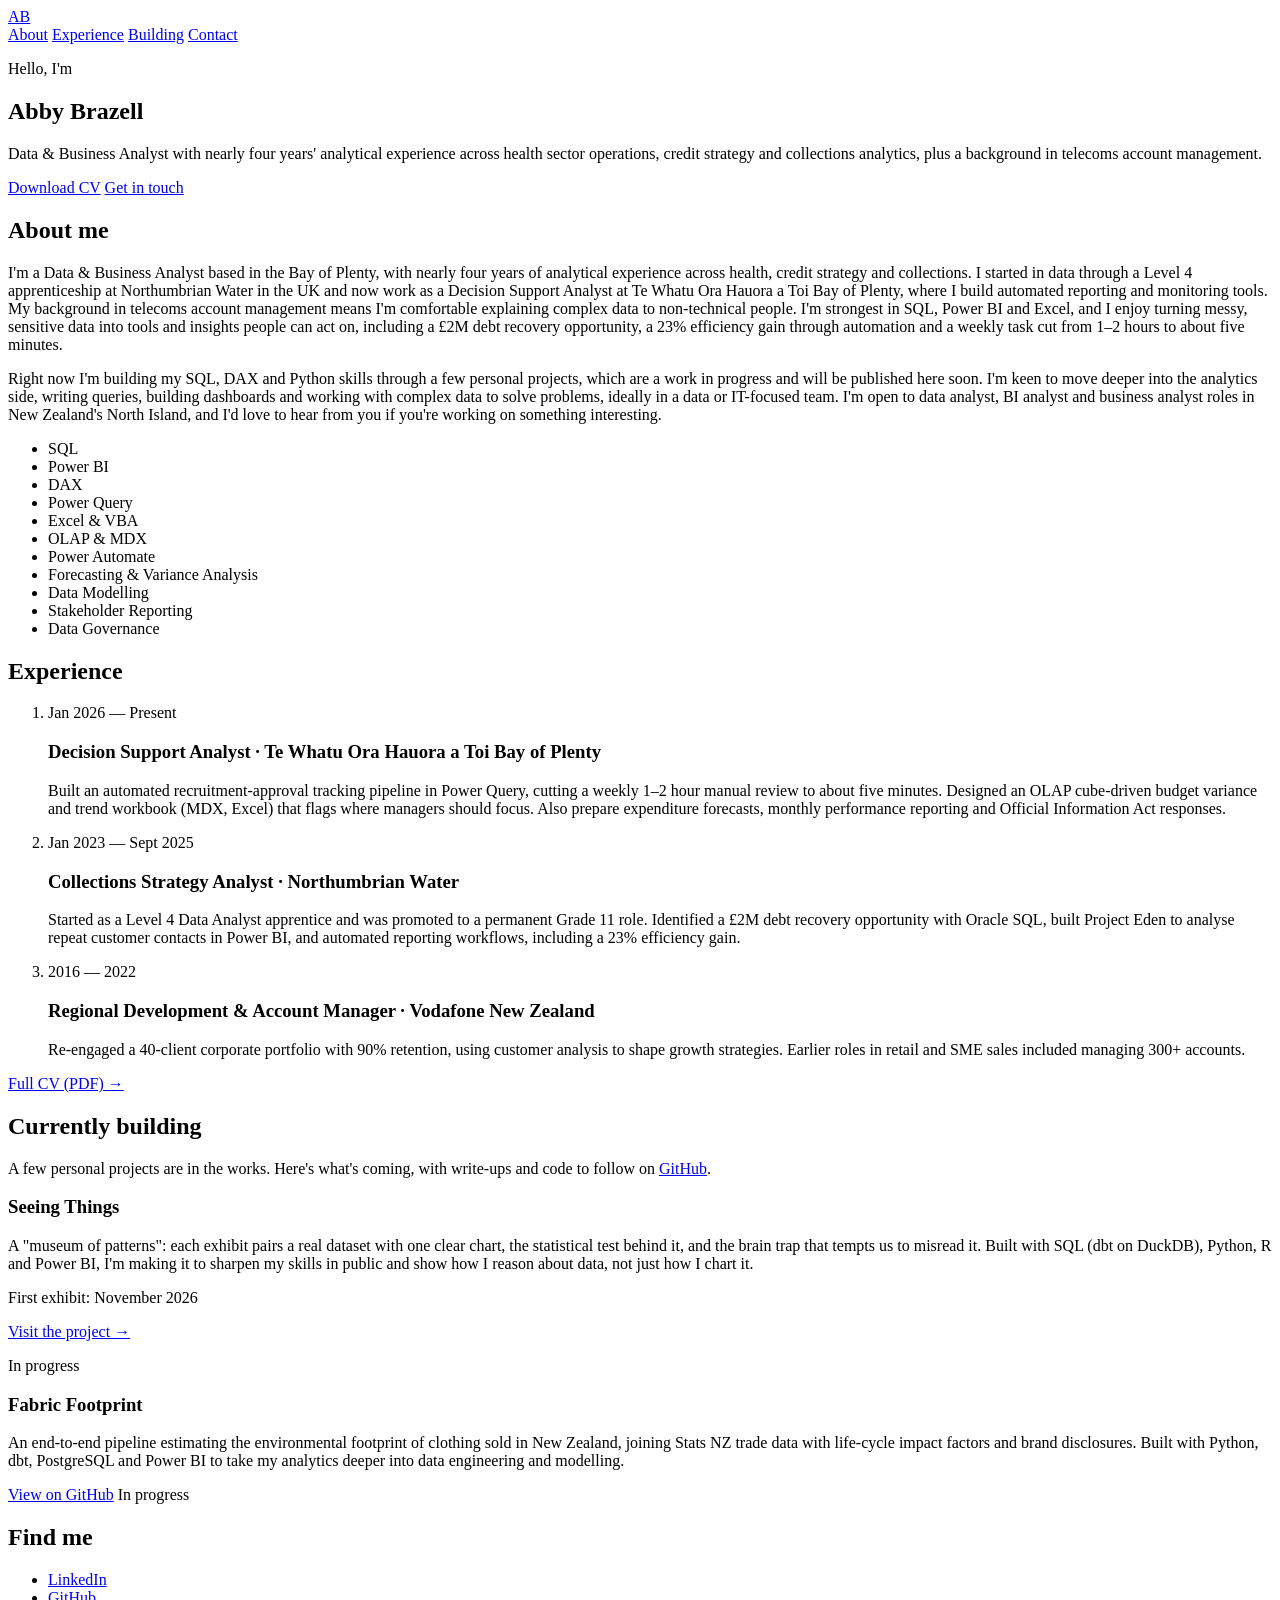
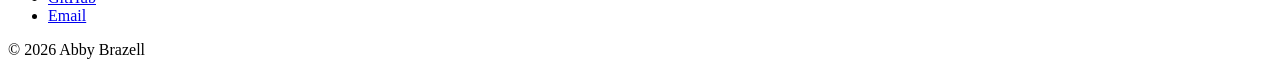
==== public/index.html @ 81948954 "Rename index.html to public/index.html" ====
<!doctype html>
<html lang="en">
<head>
  <meta charset="utf-8">
  <meta name="viewport" content="width=device-width, initial-scale=1">
  <title>Abby Brazell — Data & Business Analyst</title>
  <meta name="description" content="Abby Brazell — Data & Business Analyst. About me, CV and links.">
  <link rel="preconnect" href="https://fonts.googleapis.com">
  <link rel="preconnect" href="https://fonts.gstatic.com" crossorigin>
  <link rel="stylesheet" href="https://fonts.googleapis.com/css2?family=Fraunces:opsz,wght@9..144,500;9..144,600&family=Inter:wght@400;500;600&display=swap">
  <link rel="stylesheet" href="styles.css">
</head>
<body>
  <header class="site-header">
    <div class="wrap nav">
      <a class="logo" href="#top">AB</a>
      <nav>
        <a href="#about">About</a>
        <a href="#experience">Experience</a>
        <a href="#building">Building</a>
        <a href="#contact">Contact</a>
      </nav>
    </div>
  </header>

  <main id="top">
    <!-- HERO -->
    <section class="hero wrap">
      <p class="eyebrow">Hello, I'm</p>
      <h1>Abby Brazell</h1>
      <p class="lede">Data & Business Analyst with nearly four years' analytical experience across health sector operations, credit strategy and collections analytics, plus a background in telecoms account management.</p>
      <div class="actions">
        <a class="btn primary" href="cv.pdf" download>Download CV</a>
        <a class="btn" href="#contact">Get in touch</a>
      </div>
    </section>

    <!-- ABOUT -->
    <section id="about" class="wrap section">
      <h2>About me</h2>
      <p>I'm a Data & Business Analyst based in the Bay of Plenty, with nearly four years of analytical experience across health, credit strategy and collections. I started in data through a Level 4 apprenticeship at Northumbrian Water in the UK and now work as a Decision Support Analyst at Te Whatu Ora Hauora a Toi Bay of Plenty, where I build automated reporting and monitoring tools. My background in telecoms account management means I'm comfortable explaining complex data to non-technical people. I'm strongest in SQL, Power BI and Excel, and I enjoy turning messy, sensitive data into tools and insights people can act on, including a £2M debt recovery opportunity, a 23% efficiency gain through automation and a weekly task cut from 1–2 hours to about five minutes.</p>
      <p>Right now I'm building my SQL, DAX and Python skills through a few personal projects, which are a work in progress and will be published here soon. I'm keen to move deeper into the analytics side, writing queries, building dashboards and working with complex data to solve problems, ideally in a data or IT-focused team. I'm open to data analyst, BI analyst and business analyst roles in New Zealand's North Island, and I'd love to hear from you if you're working on something interesting.</p>
      <ul class="tags">
        <li>SQL</li>
        <li>Power BI</li>
        <li>DAX</li>
        <li>Power Query</li>
        <li>Excel &amp; VBA</li>
        <li>OLAP &amp; MDX</li>
        <li>Power Automate</li>
        <li>Forecasting &amp; Variance Analysis</li>
        <li>Data Modelling</li>
        <li>Stakeholder Reporting</li>
        <li>Data Governance</li>
      </ul>
    </section>

    <!-- EXPERIENCE -->
    <section id="experience" class="wrap section">
      <h2>Experience</h2>
      <ol class="timeline">
        <li>
          <div class="when">Jan 2026 — Present</div>
          <div>
            <h3>Decision Support Analyst · Te Whatu Ora Hauora a Toi Bay of Plenty</h3>
            <p>Built an automated recruitment-approval tracking pipeline in Power Query, cutting a weekly 1–2 hour manual review to about five minutes. Designed an OLAP cube-driven budget variance and trend workbook (MDX, Excel) that flags where managers should focus. Also prepare expenditure forecasts, monthly performance reporting and Official Information Act responses.</p>
          </div>
        </li>
        <li>
          <div class="when">Jan 2023 — Sept 2025</div>
          <div>
            <h3>Collections Strategy Analyst · Northumbrian Water</h3>
            <p>Started as a Level 4 Data Analyst apprentice and was promoted to a permanent Grade 11 role. Identified a £2M debt recovery opportunity with Oracle SQL, built Project Eden to analyse repeat customer contacts in Power BI, and automated reporting workflows, including a 23% efficiency gain.</p>
          </div>
        </li>
        <li>
          <div class="when">2016 — 2022</div>
          <div>
            <h3>Regional Development &amp; Account Manager · Vodafone New Zealand</h3>
            <p>Re-engaged a 40-client corporate portfolio with 90% retention, using customer analysis to shape growth strategies. Earlier roles in retail and SME sales included managing 300+ accounts.</p>
          </div>
        </li>
      </ol>
      <p><a class="link" href="cv.pdf" download>Full CV (PDF) →</a></p>
    </section>

    <!-- CURRENT PROJECTS -->
    <section id="building" class="wrap section">
      <h2>Currently building</h2>
      <p>A few personal projects are in the works. Here's what's coming, with write-ups and code to follow on <a class="link" href="https://github.com/AbbyLyne">GitHub</a>.</p>

      <div class="card">
        <h3>Seeing Things</h3>
        <p>A "museum of patterns": each exhibit pairs a real dataset with one clear chart, the statistical test behind it, and the brain trap that tempts us to misread it. Built with SQL (dbt on DuckDB), Python, R and Power BI, I'm making it to sharpen my skills in public and show how I reason about data, not just how I chart it.</p>
        <p>First exhibit: <time datetime="2026-11">November 2026</time></p>
        <p><a href="https://abbylyne.github.io/seeing-things/">Visit the project →</a></p>
        <span class="badge">In progress</span>
      </div>

      <div class="card">
        <h3>Fabric Footprint</h3>
        <p>An end-to-end pipeline estimating the environmental footprint of clothing sold in New Zealand, joining Stats NZ trade data with life-cycle impact factors and brand disclosures. Built with Python, dbt, PostgreSQL and Power BI to take my analytics deeper into data engineering and modelling.</p>
        <a href="https://github.com/AbbyLyne/sustainable-fashion-analytics" target="_blank" rel="noopener">View on GitHub</a>
        <span class="badge">In progress</span>
      </div>


    <!-- CONTACT / LINKS -->
    <section id="contact" class="wrap section">
      <h2>Find me</h2>
      <ul class="links">
        <!-- EDIT: replace the URLs -->
        <li><a href="https://nz.linkedin.com/in/abby-brazell" target="_blank" rel="noopener">LinkedIn</a></li>
        <li><a href="https://github.com/AbbyLyne" target="_blank" rel="noopener">GitHub</a></li>
        <li><a href="mailto:abbybrazell@outlook.com">Email</a></li>
      </ul>
    </section>
  </main>

  <footer class="wrap footer">
    <p>© <span id="year">2026</span> Abby Brazell</p><!-- EDIT -->
  </footer>

  <script>document.getElementById('year').textContent = new Date().getFullYear();</script>
</body>
</html>
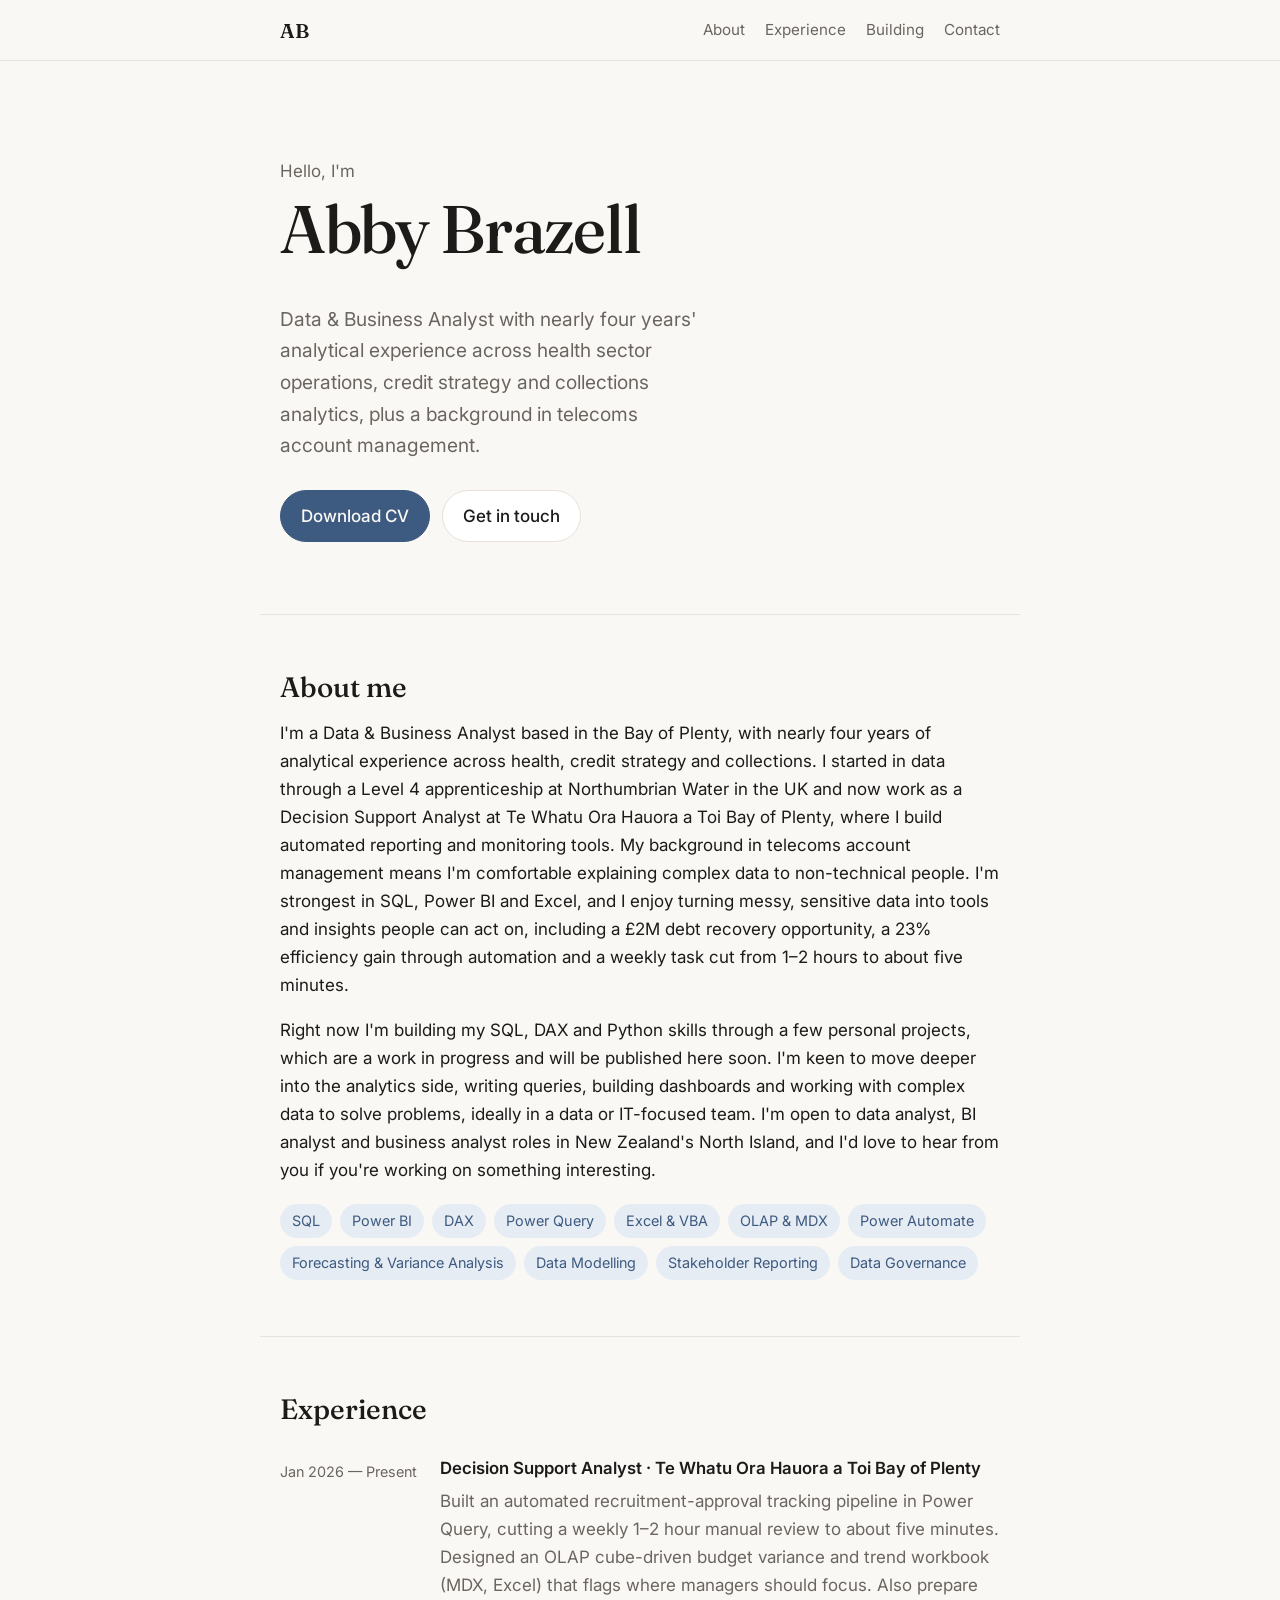
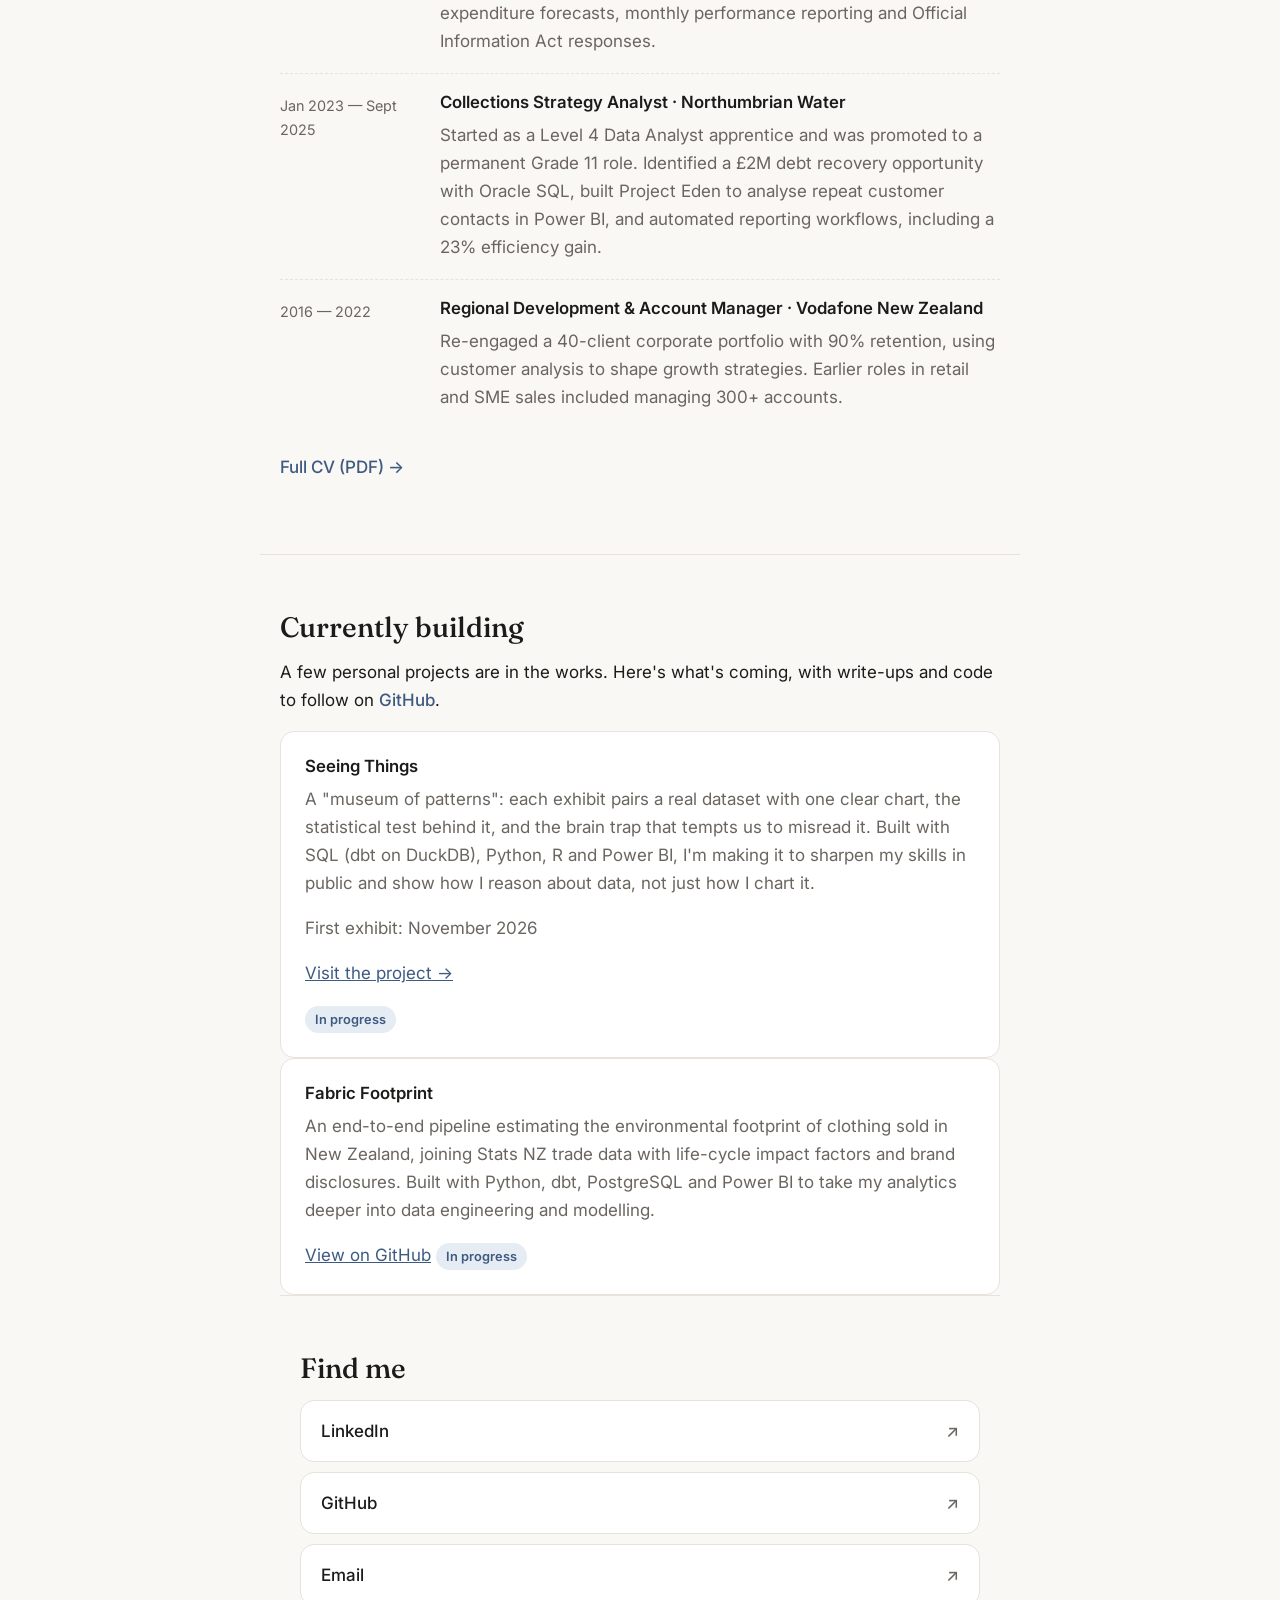
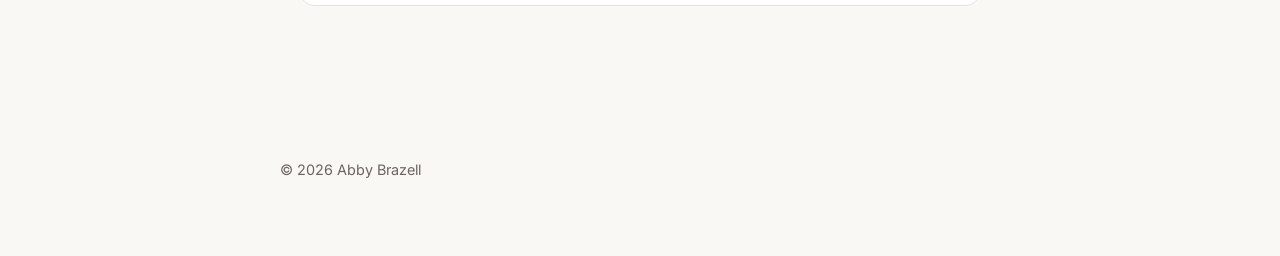
==== commit 07482190: "Update CV download link to new file name" ====
--- a/public/index.html
+++ b/public/index.html
@@ -30,7 +30,7 @@
       <h1>Abby Brazell</h1>
       <p class="lede">Data & Business Analyst with nearly four years' analytical experience across health sector operations, credit strategy and collections analytics, plus a background in telecoms account management.</p>
       <div class="actions">
-        <a class="btn primary" href="cv.pdf" download>Download CV</a>
+        <a class="btn primary" href="Abby-Brazell-CV.pdf" download>Download CV</a>
         <a class="btn" href="#contact">Get in touch</a>
       </div>
     </section>
@@ -81,7 +81,7 @@
           </div>
         </li>
       </ol>
-      <p><a class="link" href="cv.pdf" download>Full CV (PDF) →</a></p>
+      <p><a class="link" href="Abby-Brazell-CV.pdf" download>Full CV (PDF) →</a></p>
     </section>
 
     <!-- CURRENT PROJECTS -->
--- a/public/styles.css
+++ b/public/styles.css
@@ -0,0 +1,131 @@
+/* ===== Theme — change these to restyle the whole site ===== */
+:root {
+  --bg: #faf8f5;
+  --surface: #ffffff;
+  --text: #1c1b1a;
+  --muted: #6b6560;
+  --line: #e7e2db;
+  --accent: #3d5a80;        /* main brand colour */
+  --accent-soft: #e6ecf3;
+  --radius: 14px;
+  --max: 760px;
+  --font: "Inter", system-ui, -apple-system, "Segoe UI", Roboto, sans-serif;
+  --display: "Fraunces", Georgia, serif;
+}
+
+@media (prefers-color-scheme: dark) {
+  :root {
+    --bg: #141414;
+    --surface: #1d1d1d;
+    --text: #eeeae4;
+    --muted: #a39d96;
+    --line: #2e2c2a;
+    --accent: #8fb0d6;
+    --accent-soft: #1f2a37;
+  }
+}
+
+/* ===== Base ===== */
+*, *::before, *::after { box-sizing: border-box; }
+html { scroll-behavior: smooth; scroll-padding-top: 80px; }
+body {
+  margin: 0;
+  background: var(--bg);
+  color: var(--text);
+  font: 17px/1.65 var(--font);
+  -webkit-font-smoothing: antialiased;
+}
+a { color: var(--accent); }
+h1, h2, h3 { line-height: 1.2; margin: 0 0 .5em; }
+h2 { font-family: var(--display); font-weight: 500; font-size: 1.75rem; }
+h3 { font-size: 1.05rem; font-weight: 600; }
+p { margin: 0 0 1em; }
+
+.wrap { max-width: var(--max); margin: 0 auto; padding: 0 20px; }
+.section { padding: 56px 20px; border-top: 1px solid var(--line); }
+
+/* ===== Header ===== */
+.site-header {
+  position: sticky; top: 0; z-index: 10;
+  background: color-mix(in srgb, var(--bg) 85%, transparent);
+  backdrop-filter: blur(8px);
+  border-bottom: 1px solid var(--line);
+}
+.nav { display: flex; align-items: center; justify-content: space-between; height: 60px; }
+.logo {
+  font-family: var(--display); font-weight: 600; font-size: 1.25rem;
+  text-decoration: none; color: var(--text);
+}
+.nav nav { display: flex; gap: 20px; }
+.nav nav a { color: var(--muted); text-decoration: none; font-size: .95rem; }
+.nav nav a:hover { color: var(--text); }
+
+/* ===== Hero ===== */
+.hero { padding-top: 96px; padding-bottom: 72px; }
+.eyebrow { color: var(--muted); margin-bottom: .25em; }
+.hero h1 {
+  font-family: var(--display); font-weight: 500;
+  font-size: clamp(2.6rem, 8vw, 4.2rem); letter-spacing: -.02em;
+}
+.lede { font-size: 1.2rem; color: var(--muted); max-width: 36ch; }
+.actions { display: flex; flex-wrap: wrap; gap: 12px; margin-top: 28px; }
+.btn {
+  display: inline-block; padding: 11px 20px; border-radius: 999px;
+  border: 1px solid var(--line); background: var(--surface);
+  color: var(--text); text-decoration: none; font-weight: 500;
+  transition: transform .15s ease, border-color .15s ease;
+}
+.btn:hover { transform: translateY(-1px); border-color: var(--accent); }
+.btn.primary { background: var(--accent); border-color: var(--accent); color: var(--bg); }
+
+/* ===== About ===== */
+.tags { list-style: none; padding: 0; margin: 20px 0 0; display: flex; flex-wrap: wrap; gap: 8px; }
+.tags li {
+  background: var(--accent-soft); color: var(--accent);
+  padding: 5px 12px; border-radius: 999px; font-size: .9rem;
+}
+
+/* ===== Experience ===== */
+.timeline { list-style: none; padding: 0; margin: 0 0 24px; }
+.timeline li {
+  display: grid; grid-template-columns: 140px 1fr; gap: 20px;
+  padding: 18px 0; border-bottom: 1px dashed var(--line);
+}
+.timeline li:last-child { border-bottom: 0; }
+.when { color: var(--muted); font-size: .9rem; padding-top: 2px; }
+.timeline p { color: var(--muted); margin: 0; }
+.link { font-weight: 500; text-decoration: none; }
+.link:hover { text-decoration: underline; }
+
+/* ===== Building ===== */
+.card {
+  background: var(--surface); border: 1px solid var(--line);
+  border-radius: var(--radius); padding: 24px;
+}
+.card p { color: var(--muted); }
+.badge {
+  display: inline-block; font-size: .8rem; font-weight: 600;
+  padding: 3px 10px; border-radius: 999px;
+  background: var(--accent-soft); color: var(--accent);
+}
+
+/* ===== Links ===== */
+.links { list-style: none; padding: 0; margin: 0; display: grid; gap: 10px; }
+.links a {
+  display: flex; justify-content: space-between; align-items: center;
+  padding: 16px 20px; border: 1px solid var(--line); border-radius: var(--radius);
+  background: var(--surface); color: var(--text); text-decoration: none; font-weight: 500;
+}
+.links a::after { content: "↗"; color: var(--muted); }
+.links a:hover { border-color: var(--accent); }
+
+/* ===== Footer ===== */
+.footer { padding: 40px 20px 60px; color: var(--muted); font-size: .9rem; }
+
+/* ===== Small screens ===== */
+@media (max-width: 560px) {
+  .nav nav { gap: 14px; }
+  .nav nav a { font-size: .85rem; }
+  .timeline li { grid-template-columns: 1fr; gap: 4px; }
+  .hero { padding-top: 64px; }
+}
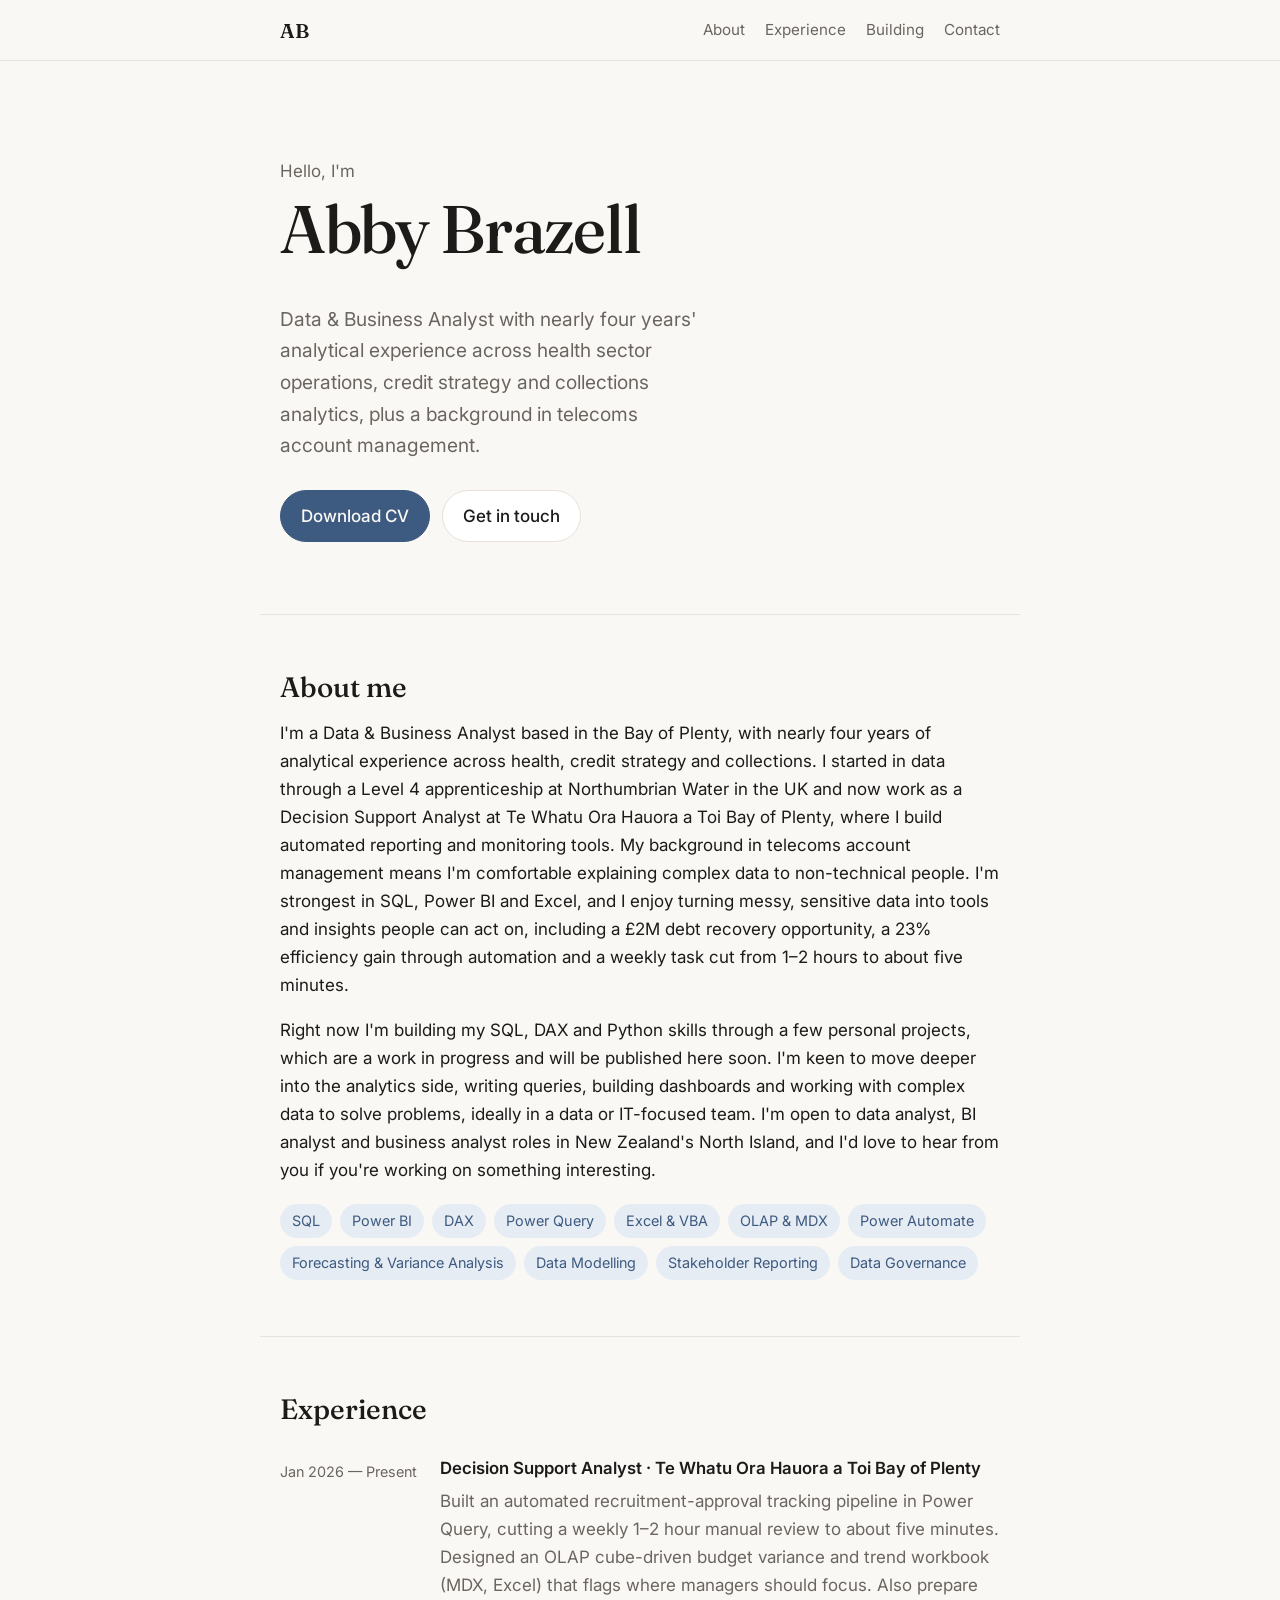
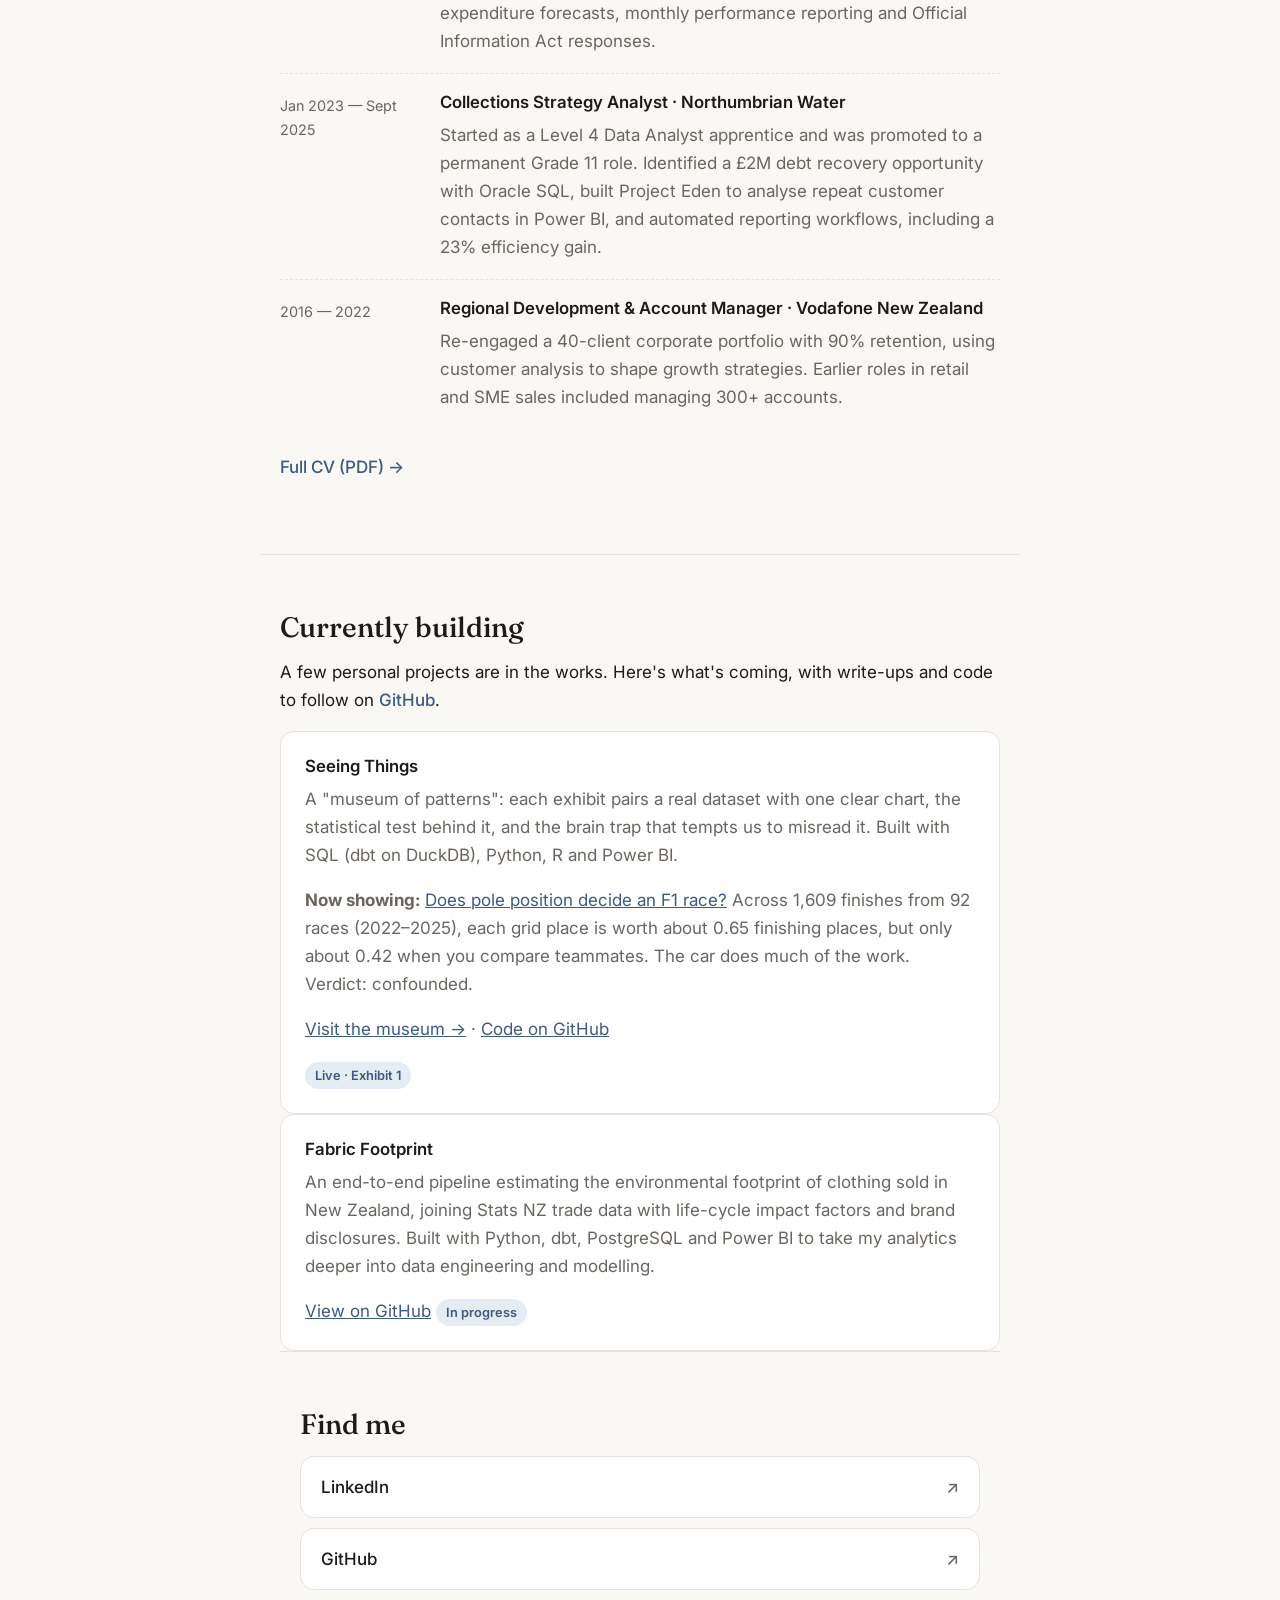
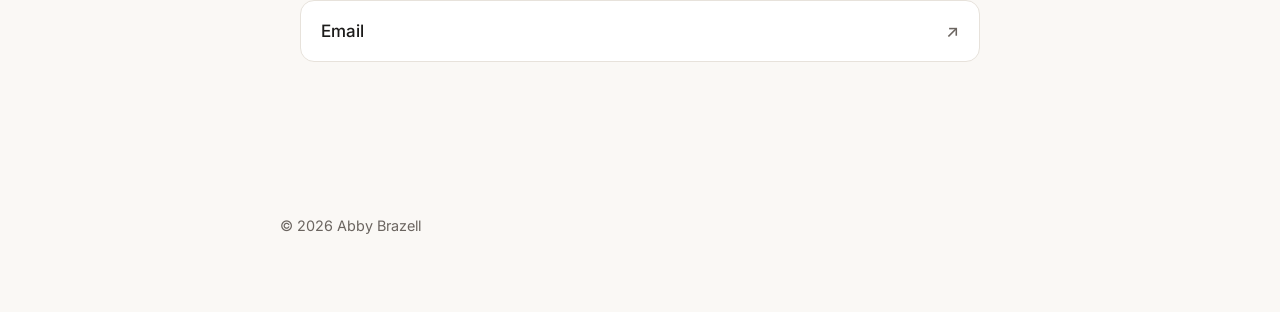
==== commit 8d90e564: "Feature Seeing Things Exhibit 1 on project card" ====
--- a/public/index.html
+++ b/public/index.html
@@ -91,10 +91,10 @@
 
       <div class="card">
         <h3>Seeing Things</h3>
-        <p>A "museum of patterns": each exhibit pairs a real dataset with one clear chart, the statistical test behind it, and the brain trap that tempts us to misread it. Built with SQL (dbt on DuckDB), Python, R and Power BI, I'm making it to sharpen my skills in public and show how I reason about data, not just how I chart it.</p>
-        <p>First exhibit: <time datetime="2026-11">November 2026</time></p>
-        <p><a href="https://abbylyne.github.io/seeing-things/">Visit the project →</a></p>
-        <span class="badge">In progress</span>
+        <p>A "museum of patterns": each exhibit pairs a real dataset with one clear chart, the statistical test behind it, and the brain trap that tempts us to misread it. Built with SQL (dbt on DuckDB), Python, R and Power BI.</p>
+        <p><strong>Now showing:</strong> <a href="https://abbylyne.github.io/seeing-things/stories/f1-pole-position.html">Does pole position decide an F1 race?</a> Across 1,609 finishes from 92 races (2022–2025), each grid place is worth about 0.65 finishing places, but only about 0.42 when you compare teammates. The car does much of the work. Verdict: confounded.</p>
+        <p><a href="https://abbylyne.github.io/seeing-things/">Visit the museum →</a> · <a href="https://github.com/AbbyLyne/seeing-things">Code on GitHub</a></p>
+        <span class="badge">Live · Exhibit 1</span>
       </div>
 
       <div class="card">
